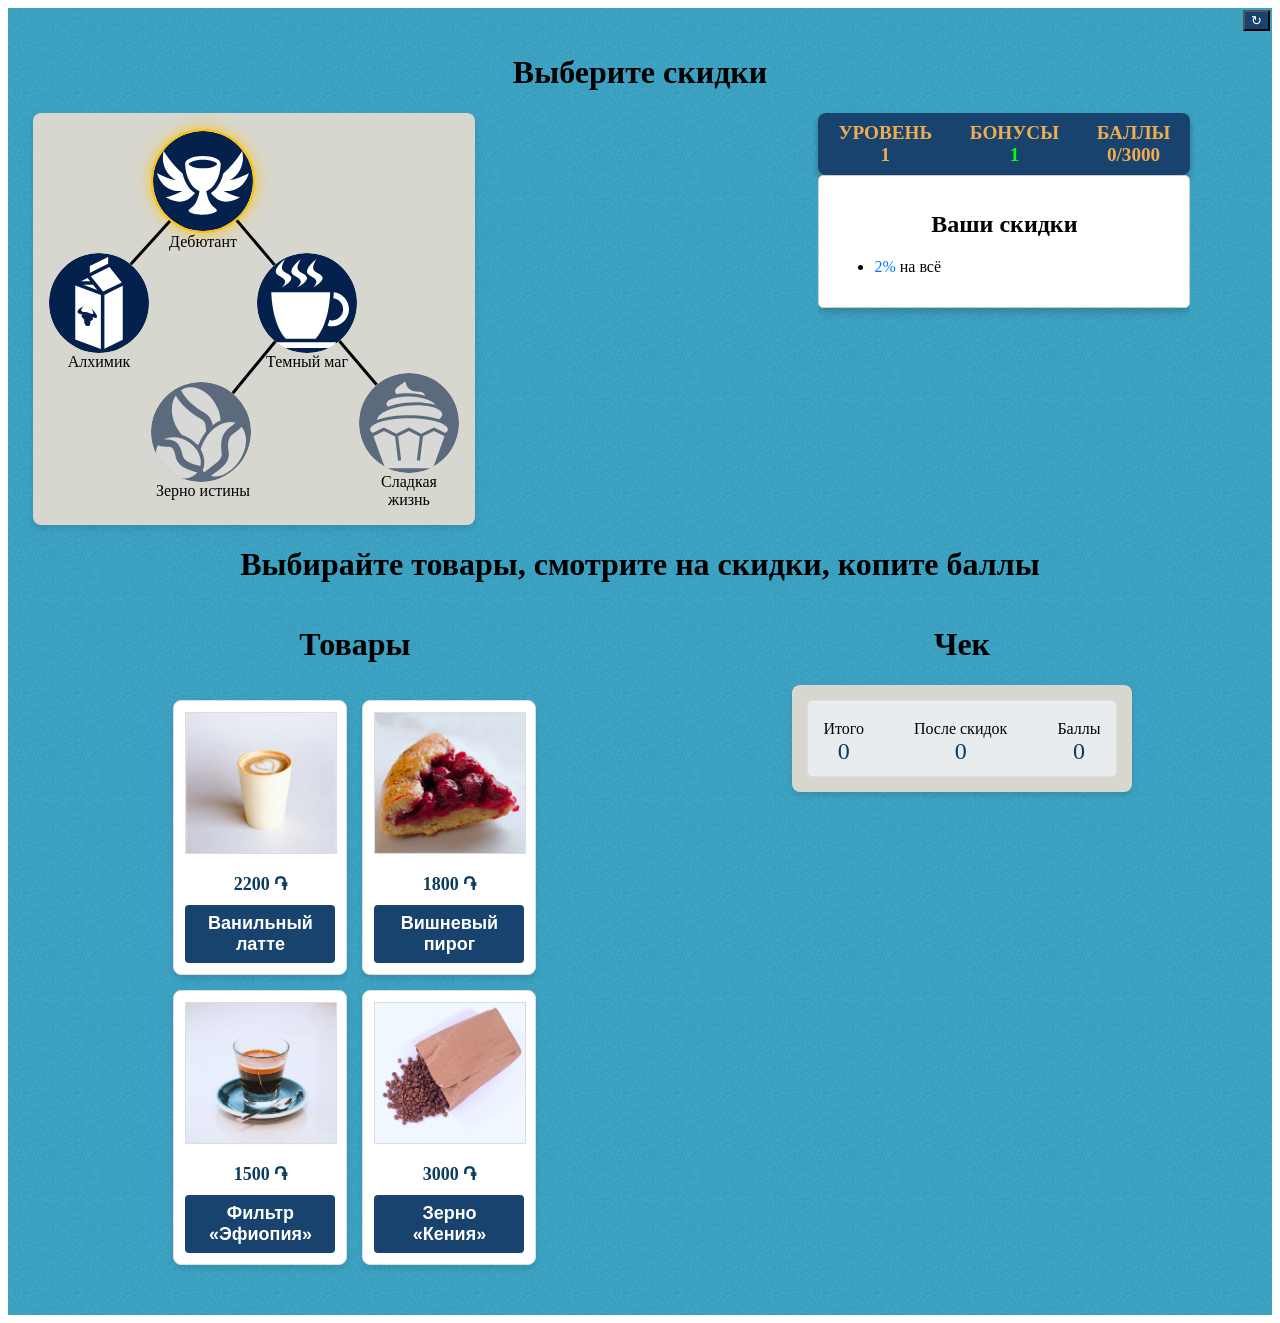
==== index.html @ 929d6d0b "init" ====
<!DOCTYPE html>
<html>

<head>
    <meta charset="UTF-8">
    <title>BenWiz</title>
    <link rel="stylesheet" href="benwiz.css">
</head>

<body>
    <script src="./index.js"></script>
</body>

</html>
---- benwiz.css ----
:root {
    --dark-blue-button: #19436F;
    --dark-blue-text: #0c3c5c;
    --ligh-yellow: #fbf9ee;
    --dark-yellow: #f0ad4e;
    --light-blue: #26ADD7;
    /* --component-background: #f9f9f9; */
    --component-background: #d8d7cf;
    --component-background-dark: #e9ecef;
}

@font-face {
    font-family: "Inter";
    src: url("Inter_18pt-Regular.ttf");
}

@font-face {
    font-family: "Manrope";
    src: url("Manrope-Medium.ttf");
}

* {
    /* border: 1px solid black; */
    /* /* Adjust color, width, and style as needed */
}


h1 {
    text-align: center;
    font-family: "Manrope";
    /* Center the text */
}

h2 {
    font-family: "Manrope";
    text-align: center;
}

button {
    background-color: var(--dark-blue-button);
    color: white;

}

.column {
    position: relative;
    top: 50%;
    transform: translateY(-50%);
}

.column div {
    position: absolute;
    top: 100%;
    left: 50%;
    transform: translateX(-50%);
}



.btn {
    padding: 10px 20px;
    font-size: 1rem;
    font-weight: bold;
    border: none;
    border-radius: 5px;
    cursor: pointer;
    transition: background-color 0.3s, transform 0.2s;
}

.base {
    background-color: var(--component-background);
    border-radius: 8px;
    padding: 15px;
    /* background: radial-gradient(circle, #ffffff, #bebdb1); */

    box-shadow: 0 4px 6px rgba(0, 0, 0, 0.1);
}

/* Root  */


.widget {
    /* font-family: "Inter"; */
    background-color: var(--light-blue);
    padding: 25px;
    background-image: url([data-uri]);

    /* Adjust other background properties as needed */
}

.resetButton {
    position: absolute;
    top: 10px;
    right: 10px;
}


/* Root -> Benfits */

.benefitsContainer {
    display: flex;
}

.striked {
    text-decoration: line-through;
}

/* Root -> Benfits -> RightBar -> Level */
.rightBar {
    position: absolute;
    right: 7%;
}

/* Root -> Benfits -> Level */

.topbar {
    display: flex;
    justify-content: space-between;
    align-items: center;
    background-color: var(--dark-blue-button);
    padding: 20px 20px;
    border-radius: 8px;
    box-shadow: 0 4px 6px rgba(0, 0, 0, 0.3);
}

.level {
    font-size: 1.2rem;
    font-weight: bold;
    color: var(--dark-yellow);
    /* position: relative;
    top: 50%;
    transform: translateY(-50%); */
}

/* .level div {
    position: absolute;
    top: 100%;
    left: 50%;
    transform: translateX(-50%);
} */



.skillPoints {
    font-size: 1.2rem;
    font-weight: bold;
    color: var(--dark-yellow);
    /* Цвет по умолчанию */
    transition: all 0.3s ease-in-out;
    /* position: relative;
    top: 50%;
    transform: translateY(-50%); */
}

/* .skillPoints div {
    position: absolute;
    top: 100%;
    left: 50%;
    transform: translateX(-50%);
} */


.skillPoints[data-active="true"] .pointsValue {
    color: #00ff00;
    display: inline-block;
    /* Зеленый, если активны */
    animation: pulse 1s infinite;
}

@keyframes pulse {

    0%,
    100% {
        transform: scale(1);
    }

    50% {
        transform: scale(1.2);
    }
}

.experience {
    font-size: 1.2rem;
    font-weight: bold;
    color: var(--dark-yellow);
    /* position: relative;
    top: 50%;
    transform: translateY(-50%); */
}

/* 
.experience div {
    position: absolute;
    top: 100%;
    left: 50%;
    transform: translateX(-50%);
} */

.experience span:first-child {
    color: #00bfff;
    /* Цвет текущего опыта */
}

.experience span:last-child {
    color: #777;
    /* Цвет максимального опыта */
}

/* Root -> Benfits -> Skills */

.skillTreeContainer div {
    /* display: flex; */
    /* flex-direction: column; */
    align-items: left;
    gap: 20px;
    /* width: 100%; */
    max-width: 900px;
    /* position: relative; */
}



.skillTreeContainer {
    text-align: left;
    /* background: radial-gradient(circle, #ffffff, #bebdb1); */

}

/* Root -> Benfits -> Skills -> SkillTree */

.skillTreeTable {
    table-layout: fixed;
    border-collapse: collapse;
}

.skillTreeTable td {
    /* border: 1px solid black; */

    text-align: center;
    /* width: auto; */
    /* height: auto; */
    width: 100px;
    /* Можно изменить для конкретного размера */
    height: 100px;

}

.cellContainer div {
    text-align: center;
}

.skill {
    /* border: 1px solid red; */
    padding: 0;
    margin: 0;
    border: none;
    background: none;
    display: flex;
    align-items: center;
    justify-content: center;
    cursor: pointer;
    overflow: hidden;
    /* Для улучшения UX */
    transition: background-color 0.2s ease, transform 0.2s ease;
    border-radius: 50%;
}

.skill:hover {
    transform: scale(1.05);
    box-shadow: 0 4px 8px rgba(0, 0, 0, 0.2);
}

.icon {
    /* display: inline-block; */
    width: 100px;
    /* height: 50px; */
    /* width: 150px; */
    /* height: 150px; */
    /* object-fit: contain; */
    /* background-size: cover; */
    /* background-position: center; */
    /* margin: 0 auto 10px; */
    display: block;
}



.skill.acquired {
    background-color: #c3e6cb;
    /* Светло-зелёный фон */
    border-color: #28a745;
    /* Ярко-зелёная рамка */
    color: #155724;
    /* Тёмно-зелёный текст */
    box-shadow: 0 0 15px rgba(40, 167, 69, 0.8);
    /* Яркое зелёное свечение */
    font-weight: bold;
    /* Более жирный текст */
    transition: transform 0.2s, box-shadow 0.2s;
}

.skill.acquired:hover {
    transform: scale(1.1);
    /* Увеличение кнопки */
    box-shadow: 0 0 20px rgba(40, 167, 69, 1);
    /* Усиление свечения */
    cursor: pointer;
}

/* Выученные навыки */
.skill.learned {
    background-color: #fff3cd;
    /* Светло-жёлтый фон */
    border: 2px solid #ffc107;
    /* Ярко-жёлтая рамка */
    color: #856404;
    /* Тёмно-жёлтый текст */
    font-weight: bold;
    /* Жирный текст */
    box-shadow: 0 0 15px rgba(255, 193, 7, 0.8);
    /* Жёлтое свечение */
    overflow: hidden;
    /* Для ограничения псевдоэлементов */
    transition: transform 0.2s, box-shadow 0.2s;
}

.skill.learned:hover {
    transform: scale(1.1);
    /* Увеличение при наведении */
    box-shadow: 0 0 20px rgba(255, 193, 7, 1);
    /* Усиленное свечение */
    cursor: pointer;
}



.skill.locked {

    opacity: 0.7;
    box-shadow: none;
    filter: contrast(0.7);
    transition: opacity 0.2s, transform 0.2s, filter 0.2s;
}

/* Заблокированные навыки при наведении */
.skill.locked:hover {
    filter: contrast(1);
    transform: none;
}

.skill.selected {
    background-color: #ffeeba;
    border-color: #ffc107;
    box-shadow: 0 0 10px rgba(255, 193, 7, 0.6);
    transform: scale(1.05);
}

/* Root -> Benfits -> Skills -> EffectsList */
.effectsList {
    flex: 1;
    background-color: #fff;
    border: 1px solid #ccc;
    border-radius: 5px;
    padding: 15px;
    overflow-y: auto;
    max-height: 300px;
    box-shadow: 0 4px 8px rgba(0, 0, 0, 0.2);
}

.effectsList ul {
    padding-left: 20px;
    flex-wrap: wrap;
    gap: 10px;
}

.effectsList li {
    list-style-type: disc;
    margin-left: 20px;
    display: list-item;

}

/* Root -> Benfits -> Skills -> RightBar -> ExtraInfo */
.extraInfo {
    position: relative;
    /* border: 1px solid #ccc; */
    overflow-x: hidden;
}

/* Root -> Benfits -> Skills -> RightBar -> ExtraInfo -> SkillDescription */

.skillDescription {
    right: 0px;
    transform: translateX(0);
    width: 350px;
    background-color: #fff;
    border: 1px solid #ccc;
    border-radius: 5px;
    box-shadow: 0 4px 8px rgba(0, 0, 0, 0.2);
    transition: transform 0.3s ease;
    text-align: center;
    padding: 10px;
}

.skillDescription.hidden {
    /* right: */
    transform: translateX(110%);
}

.skillDescription h3 {
    margin: 0 0 10px;
    font-size: 18px;
}

.skillDescription p {
    margin: 5px 0;
    font-size: 14px;
}

.learnButton {
    display: inline-block;
    margin-top: 10px;
    padding: 8px 15px;
    /* background-color: #007bff; */
    /* color: #fff; */
    text-decoration: none;
    border-radius: 4px;
    cursor: pointer;
    text-align: center;
}

.learnButton.normal:hover {
    background-color: #0056b3;
}

.learnButton.disabled {
    opacity: 0.5;
    cursor: default;
}

.learnButton.already {
    display: inline-block;
    margin-top: 10px;
    padding: 8px 15px;
    /* color: blue; */
    /* text-decoration: none; */
    font-size: 110%;
    background-color: white;
    /* background-color: #007bff; */
    /* color: #fff; */
    /* text-decoration: none; */
    /* border-radius: 1px; */
    /* border: 2px solid black; */
    cursor: default;
    text-align: center;
}


.skillDescription .closeButton {
    position: absolute;
    top: 10px;
    right: 10px;
    background-color: transparent;
    color: var(--dark-blue-button);
    border: none;
    border-radius: 50%;
    width: 20px;
    height: 20px;
    font-size: 14px;
    line-height: 18px;
    text-align: center;
    cursor: pointer;
}

/* Root -> Market */

.market {
    /* background-color: skyblue; */
    display: flex;
    flex-wrap: nowrap;
    overflow-x: auto;
    flex-direction: row;
    justify-content: space-around;
}

/* Root -> Market -> Store */

.productStore {
    /* width: 40%; */
}

.productStore h1 {
    /* border: 1px solid #ddd; */
}

.productTable {
    /* border: 1px solid #ddd; */
    border-spacing: 15px;
    /* display: grid; */
    /* grid-template-columns: repeat(auto-fit, minmax(max-content, 1fr)); */
    gap: 20px;
    /* Increase the gap value to your desired spacing */
    margin: 10px;
}


.product {
    position: relative;
    /* Added */
    background: #ffffff;
    border: 1px solid #ddd;
    border-radius: 8px;
    /* padding: 15px; */
    box-shadow: 0 4px 6px rgba(0, 0, 0, 0.1);
    transition: box-shadow 0.3s ease;
}

.product div {
    padding: 10px;
    max-width: 150px;
}

.productCost {
    font-size: 18px;
    font-weight: bold;
    color: var(--dark-blue-text);
    /* border: 1px solid #007bff; */
    /* Цвет ссылки */
    text-align: center;
    display: block;
    /* margin: 0 auto 10px; */
}

.product:hover {
    box-shadow: 0 6px 12px rgba(0, 0, 0, 0.15);
}

.productImage {
    display: block;
    margin: 0 auto 10px;
    width: 100%;
    height: 100%;
    border: 1px solid #ddd;
    object-fit: contain;
    background-size: cover;
    background-position: center;
}

.productButton {
    font-size: 18px;
    font-weight: bold;
    width: 100%;
    /* margin: 0 auto 10px; */
    /* margin: 100; */
    padding: 8px 12px;
    /* background: #007bff; */
    /* color: #ffffff; */
    border: none;
    border-radius: 4px;
    cursor: pointer;
    text-align: center;
    display: inline-block;
    transition: background-color 0.3s ease;
}



.productButton:hover {
    background-color: #0056b3;
}

.productButton:active {
    background-color: #003f7f;
}


/* Root -> Market -> Bill */

.bill {
    height: fit-content;
    /* border: 1px solid #ddd; */
    /* padding: 20px; */
    /* background: #f9f9f9; */
    /* box-shadow: 0 4px 8px rgba(0, 0, 0, 0.1); */
    transition: width 0.3s ease;
    /* Лёгкая тень */
}

.billContent {
    /* display: flex; */
    /* flex-direction: column; */
    align-items: center;
    /* justify-content: center; */
    /* border: 1px solid black; */
    /* background: #ffffff; */
}

.controlButton {
    width: 30px;
    height: 30px;
    /* background-color: #4caf50; */
    /* Зелёный */
    /* color: white; */
    font-size: 1.2rem;
    font-weight: bold;
    border: none;
    border-radius: 5px;
    cursor: pointer;
    transition: background-color 0.3s, transform 0.2s;
    display: flex;
    align-items: center;
    justify-content: center;
    /* Центрируем текст внутри кнопки */
}

.controlButton:hover {
    background-color: #45a049;
    /* Более тёмный зелёный */
    transform: scale(1.1);
    /* Лёгкое увеличение при наведении */
}

.billList {
    display: grid;
    /* Используем Grid */
    grid-template-columns: repeat(auto-fit, minmax(max-content, 1fr));
    list-style: none;
    padding: 0;
    margin: 0;
    justify-content: center;
    list-style-position: inside;
}

.billItem {
    margin-bottom: 15px;
    padding: 10px;
    border: 1px solid #080404;
    /* Линия вокруг записи */
    border-radius: 5px;

    /* Скругление углов */
    background: #ffffff;
    /* Белый фон для контраста */
    transition: transform 0.2s ease, box-shadow 0.2s ease;
    white-space: nowrap;
}

.billItem td {
    padding: 0px 10px;

    /* Внутренние отступы */
}



.billItem:hover {
    transform: scale(1.02);
    /* Лёгкое увеличение */
    box-shadow: 0 6px 12px rgba(0, 0, 0, 0.15);
    /* Более заметная тень */
}

.billRecord {
    /* min-width: max-content; */
    width: 100%;
    /* Минимальная ширина таблицы */
    /* flex: 0 0 auto; */
    /* background: #ffffff; */
    /* Стандартное поведение таблицы */
    /* max-width: 100%; */
}

/* .billRecord tr {
    display: flex;
    /* Используем Flexbox для строк таблицы */
/* } */

.billRecord td {
    border: 1px solid #ddd;
    /* display: flex; */
    /* Используем Flexbox для ячеек */
    align-items: center;
    /* Вертикальное выравнивание по центру */
    justify-content: center;
    /* Горизонтальное выравнивание по центру */
    flex: 1;
    /* Позволяет ячейкам растягиваться равномерно */
}

.itemPrice.striked {
    text-decoration: line-through;
    color: #999;
    display: inline-block;
}

.itemName {
    font-size: 16px;
    font-weight: bold;
}

.itemDetails {
    /* display: inline-block; */
    /* display: flex; */
    /* justify-content: flex-end; */
    align-self: center;
    /* Выстраивает содержимое в строку */
    /* gap: 10px; */
    /* Пробелы между элементами */
    align-items: center;
    /* text-align: right; */
    /* Вертикальное выравнивание по центру */
    white-space: nowrap;
    /* white-space: nowrap; */
    text-align: right;
}

.discount {
    font-size: 14px;
    color: #d9534f;
    margin-top: 5px;
    font-style: italic;
    text-align: right;
    /* Курсив для акцента */
}

/* Root -> Market -> Bill -> Footer */

.billFooter {
    /* margin-top: 10px; */
    padding: 15px;
    background: var(--component-background-dark);
    border: 1px solid #ddd;
    border-radius: 5px;
    display: flex;
    flex-direction: column;
    gap: 10px;
    justify-content: space-between;
    align-items: center;
}

.summary {
    display: flex;
    /* Выстраиваем элементы в одну строку */
    justify-content: center;
    /* Центрируем содержимое */
    gap: 50px;
    /* Добавляем
    /* Распределяем их с равным расстоянием */
    align-items: center;
    margin-top: 5%;
    margin-bottom: 5%;
    /* padding: 10px; */
}

/* 
.total {
    font-weight: bold;
    font-size: 1.2rem;
    display: flex;
    justify-content: space-between;
    align-items: center;
    gap: 10px;
} */

/* .payBtn {} */

.payBtn:hover {
    background-color: #45a049;
    /* Более тёмный зелёный */
    transform: scale(1.05);
    /* Лёгкое увеличение */
}

.amount {
    color: var(--dark-blue-text);
    /* color: #4caf50; */
    font-size: 1.5rem;
    /* display: inline-block; */
}

.percent {
    color: #007bff;
    display: inline-block;
}


#arrows {
    position: absolute;
    top: 0;
    left: 0;
    width: 100%;
    height: 100%;
    pointer-events: none;
    /* z-index: -1; */
    /* border: 5px solid red; */
}
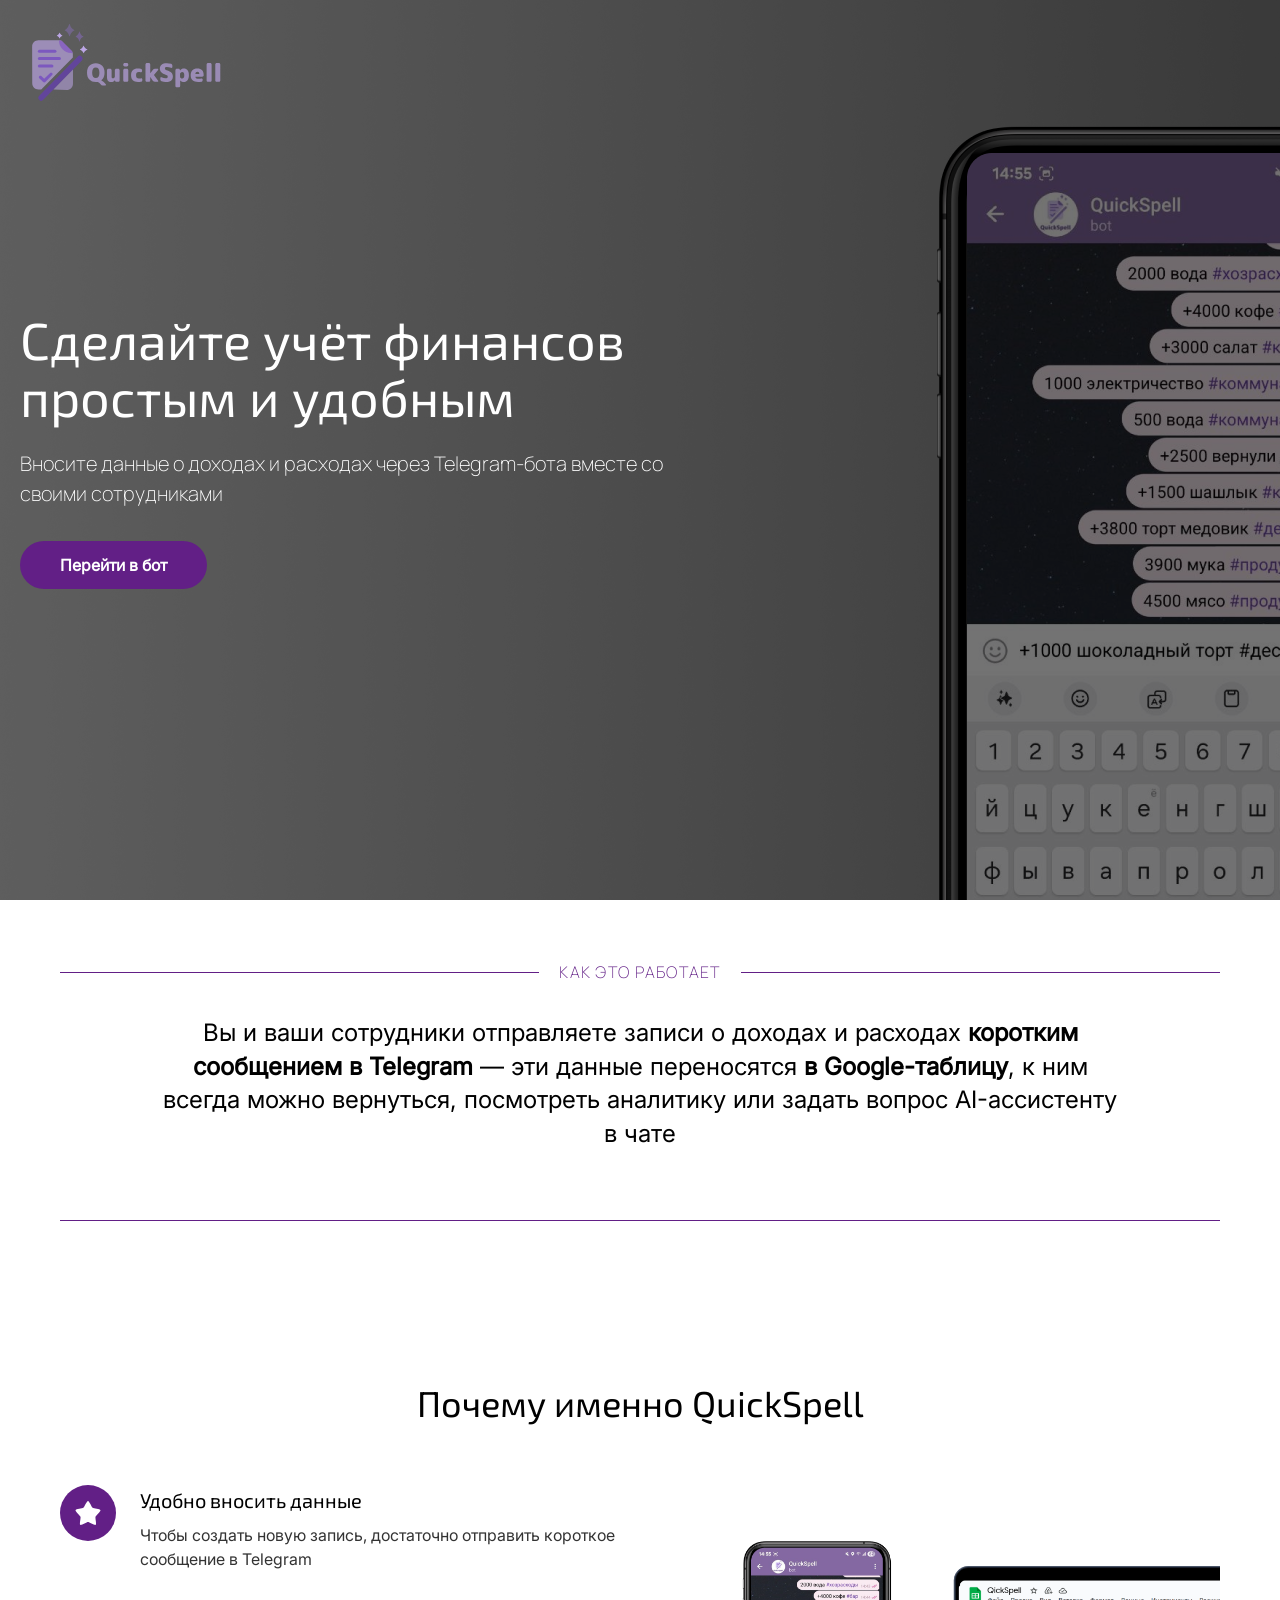
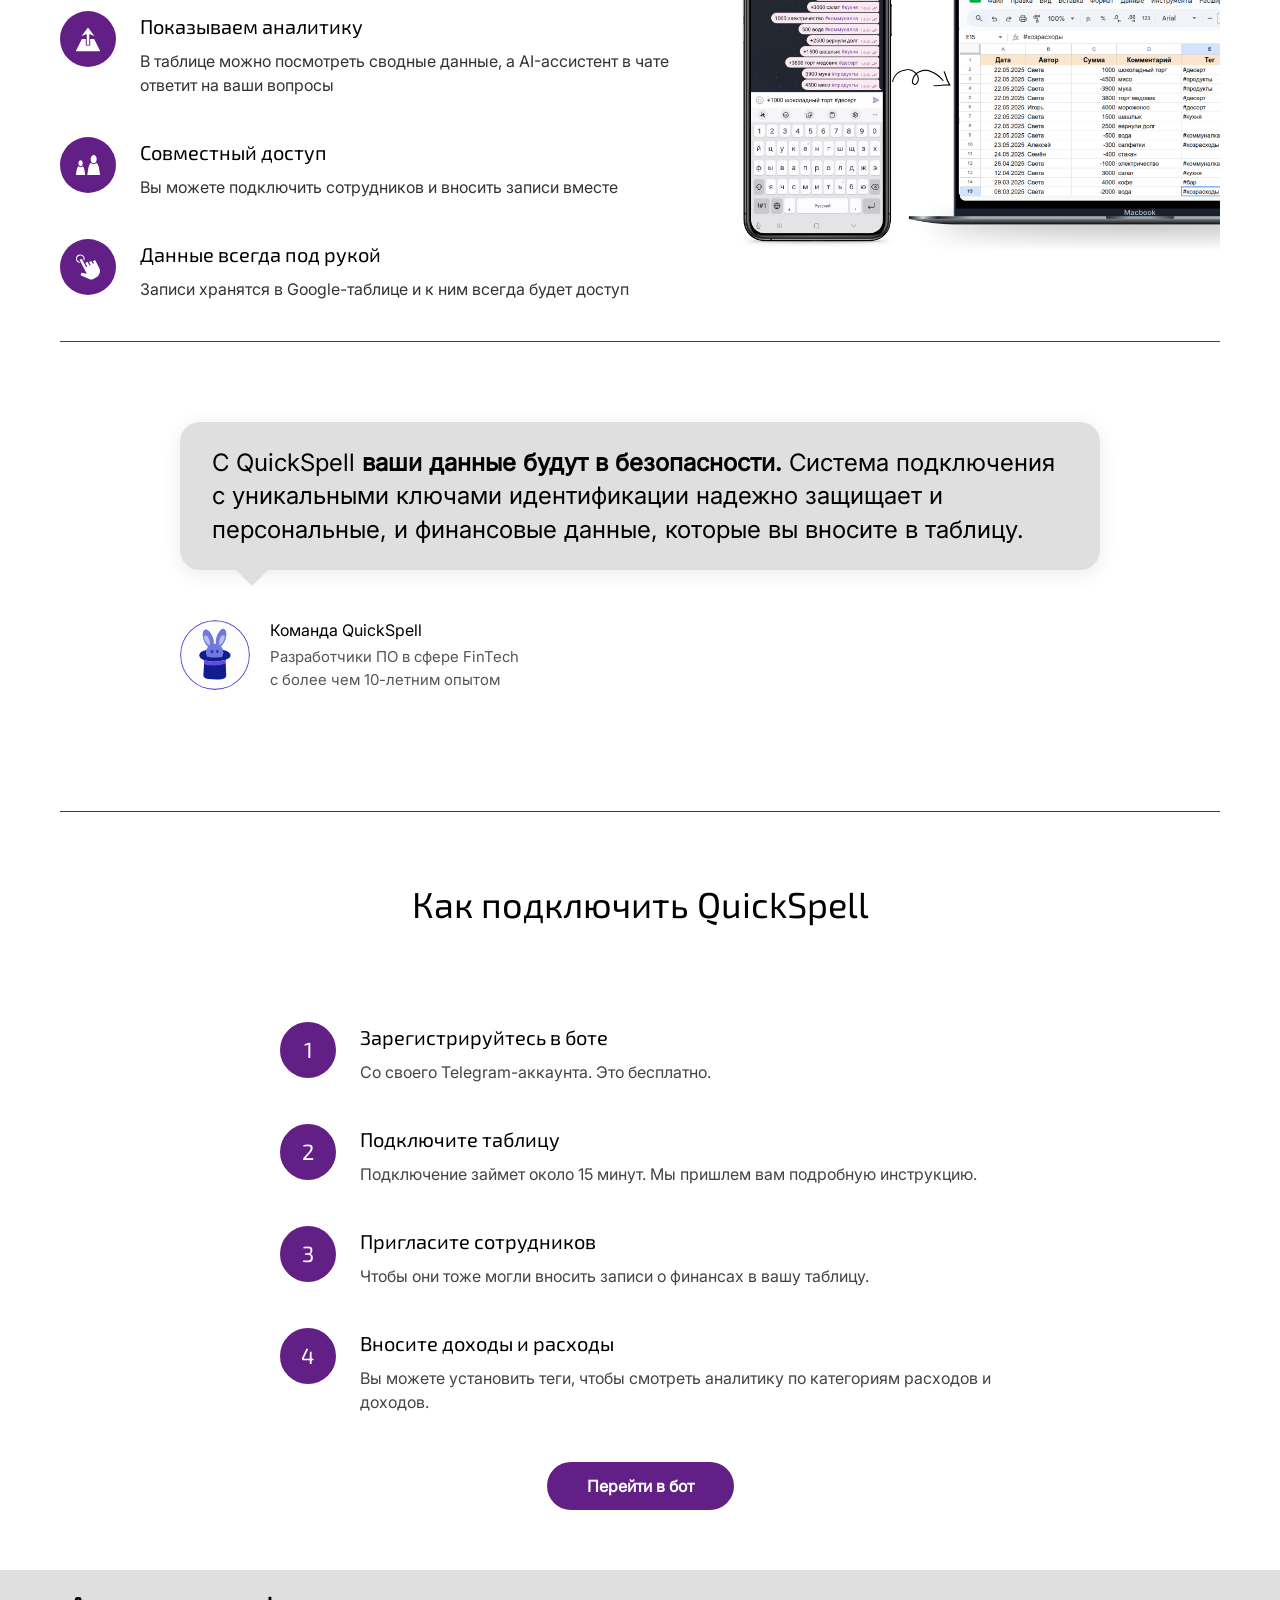
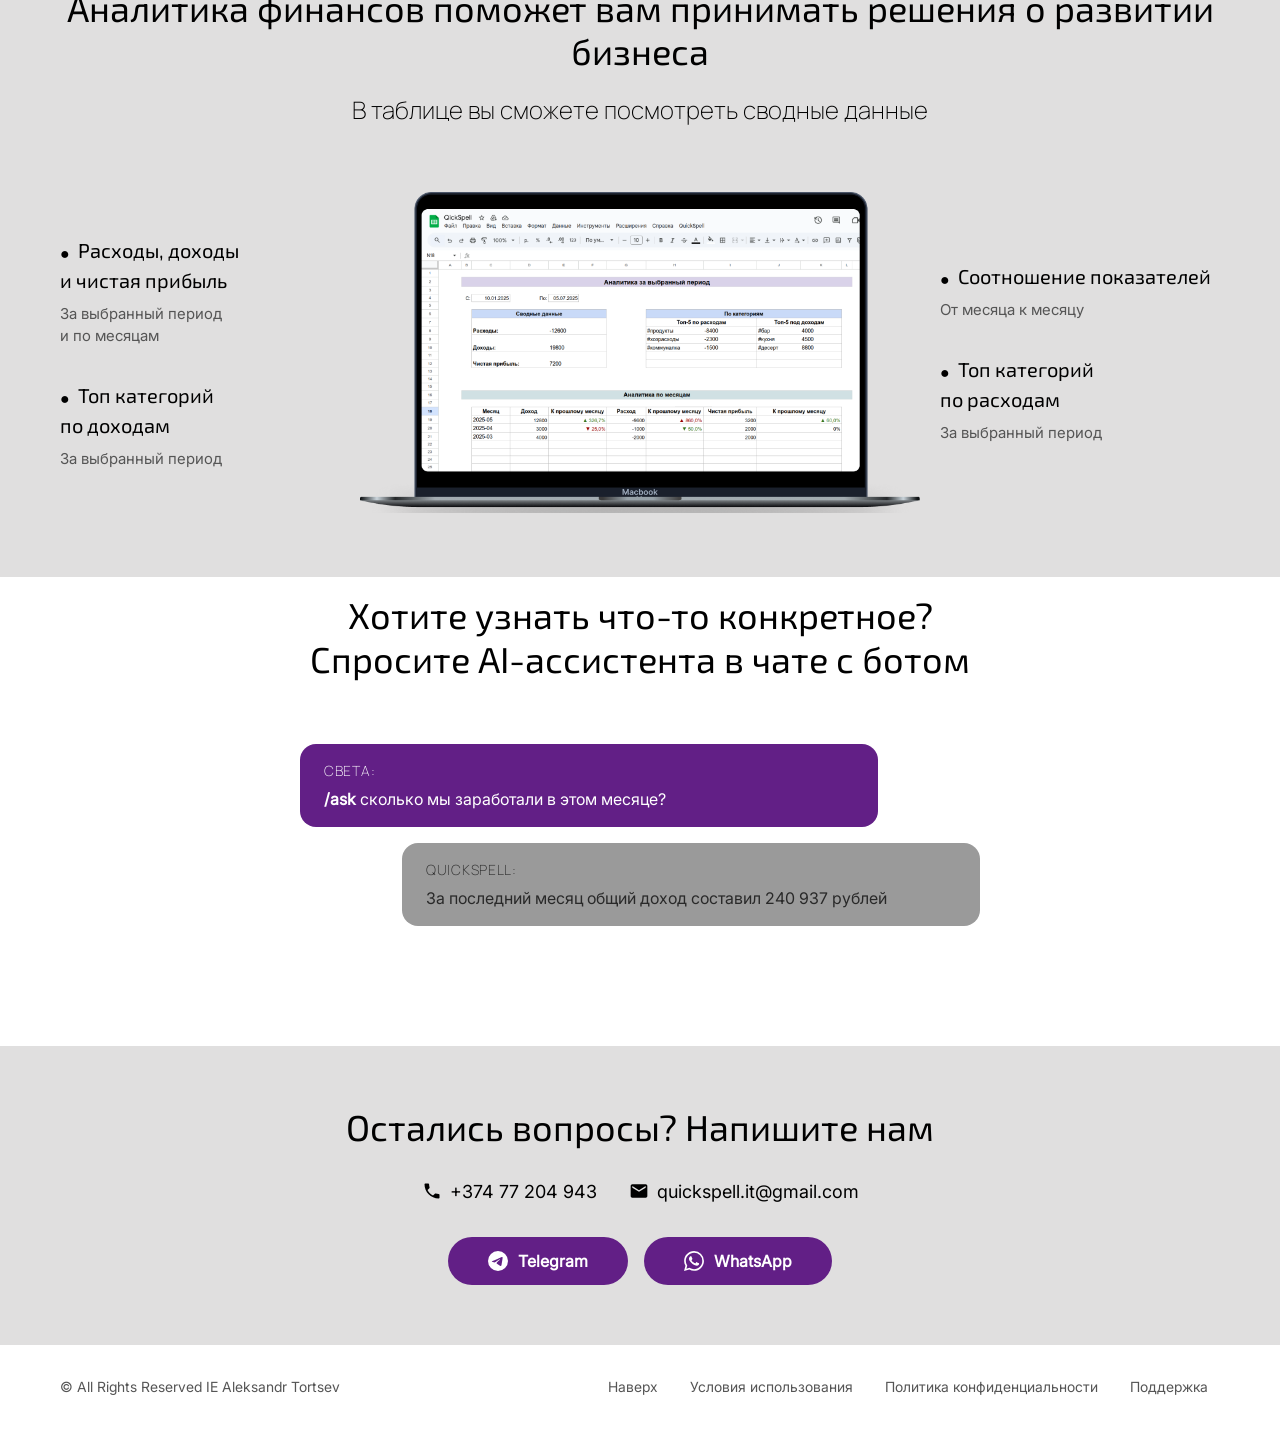
==== commit dc37f80e: "Landing QS" ====
--- a/index.html
+++ b/index.html
@@ -1,14 +1,244 @@
 <!DOCTYPE html>
-<html>
-
+<html lang="ru">
 <head>
-    <meta charset="UTF-8">
-    <title>BenWiz</title>
-    <link rel="stylesheet" href="benwiz.css">
+  <meta charset="utf-8" />
+  <meta name="viewport" content="width=device-width, initial-scale=1.0" />
+  <title>QuickSpell — Telegram-бот для учёта финансов с Google-таблицами</title>
+  <meta name="description" content="Учёт доходов и расходов через Telegram-бота: записи попадают в Google-таблицу, аналитика и AI-ассистент в чате." />
+  <link rel="icon" type="image/svg+xml" href="assets/logo/logo_long_4.svg" />
+  <link rel="canonical" href="https://quickspell.it.com/" />
+  <meta property="og:type" content="website" />
+  <meta property="og:url" content="https://quickspell.it.com/" />
+  <meta property="og:title" content="QuickSpell — Telegram-бот для учёта финансов" />
+  <meta property="og:description" content="Вносите доходы и расходы через Telegram-бота — данные попадают в Google-таблицу, аналитика и AI-ассистент в чате." />
+  <meta property="og:image" content="assets/logo/logo_long_4.png" />
+  <link rel="stylesheet" href="css/styles.css" />
 </head>
-
-<body>
-    <script src="./index.js"></script>
+<body id="top">
+  <main>
+    <section class="hero">
+      <div class="hero__overlay"></div>
+      <a href="./" class="hero__logo">
+        <img src="assets/logo/logo_long_4.svg" alt="QuickSpell — на главную" />
+      </a>
+      <div class="container hero__content">
+        <h1 class="hero__title">Сделайте учёт финансов простым и удобным</h1>
+        <p class="hero__subtitle">Вносите данные о доходах и расходах через Telegram-бота вместе со своими сотрудниками</p>
+        <a class="btn" href="https://t.me/quickspellbot">Перейти в бот</a>
+      </div>
+    </section>
+
+    <section class="how-it-works">
+      <div class="container">
+        <div class="how-it-works__line">
+          <span class="how-it-works__divider"></span>
+          <h2 class="how-it-works__uptitle">Как это работает</h2>
+          <span class="how-it-works__divider"></span>
+        </div>
+        <p class="how-it-works__text">Вы и ваши сотрудники отправляете записи о доходах и расходах <strong>коротким сообщением в Telegram</strong> — эти данные переносятся <strong>в Google-таблицу</strong>, к ним всегда можно вернуться, посмотреть аналитику или задать вопрос AI-ассистенту в чате</p>
+      </div>
+    </section>
+
+    <div class="container">
+        <div class="divider divider--accent"></div>
+      </div>
+
+    <section class="features">
+      <div class="container">
+        <h2 class="section-title features__title">Почему именно QuickSpell</h2>
+        <div class="features__grid">
+          <ul class="features__list">
+            <li class="features__item">
+              <span class="features__icon" aria-hidden="true">
+                <img src="assets/icons/round-star.svg" alt="" />
+              </span>
+              <div class="features__body">
+                <h3 class="features__item-title">Удобно вносить данные</h3>
+                <p class="features__item-descr">Чтобы создать новую запись, достаточно отправить короткое сообщение в Telegram</p>
+              </div>
+            </li>
+            <li class="features__item">
+              <span class="features__icon" aria-hidden="true">
+                <img src="assets/icons/up-card.svg" alt="" />
+              </span>
+              <div class="features__body">
+                <h3 class="features__item-title">Показываем аналитику</h3>
+                <p class="features__item-descr">В таблице можно посмотреть сводные данные, а AI-ассистент в чате ответит на ваши вопросы</p>
+              </div>
+            </li>
+            <li class="features__item">
+              <span class="features__icon" aria-hidden="true">
+                <img src="assets/icons/ages.svg" alt="" />
+              </span>
+              <div class="features__body">
+                <h3 class="features__item-title">Совместный доступ</h3>
+                <p class="features__item-descr">Вы можете подключить сотрудников и вносить записи вместе</p>
+              </div>
+            </li>
+            <li class="features__item">
+              <span class="features__icon" aria-hidden="true">
+                <img src="assets/icons/click.svg" alt="" />
+              </span>
+              <div class="features__body">
+                <h3 class="features__item-title">Данные всегда под рукой</h3>
+                <p class="features__item-descr">Записи хранятся в Google-таблице и к ним всегда будет доступ</p>
+              </div>
+            </li>
+          </ul>
+          <img class="features__image" src="assets/img/benefits_2.png" alt="Преимущества QuickSpell" />
+        </div>
+      </div>
+    </section>
+
+    <div class="container">
+      <div class="divider divider--accent"></div>
+    </div>
+
+    <section class="trust">
+      <div class="container trust__inner">
+        <p class="trust__text">С QuickSpell <strong>ваши данные будут в безопасности.</strong> Система подключения с уникальными ключами идентификации надежно защищает и персональные, и финансовые данные, которые вы вносите в таблицу.</p>
+        <div class="trust__author">
+          <img class="trust__author-img" src="assets/logo/rabbit_4.svg" alt="" />
+          <div>
+            <div class="trust__author-name">Команда QuickSpell</div>
+            <div class="trust__author-descr">Разработчики ПО в сфере FinTech<br />с более чем 10-летним опытом</div>
+          </div>
+        </div>
+      </div>
+    </section>
+
+    <div class="container">
+      <div class="divider divider--accent"></div>
+    </div>
+
+    <section class="steps">
+      <div class="container">
+        <h2 class="section-title steps__title">Как подключить QuickSpell</h2>
+        <ol class="steps__list">
+          <li class="steps__item">
+            <span class="steps__circle">1</span>
+            <div class="steps__block">
+              <h3 class="steps__name">Зарегистрируйтесь в боте</h3>
+              <p class="steps__descr">Со своего Telegram-аккаунта. Это бесплатно.</p>
+            </div>
+          </li>
+          <li class="steps__item">
+            <span class="steps__circle">2</span>
+            <div class="steps__block">
+              <h3 class="steps__name">Подключите таблицу</h3>
+              <p class="steps__descr">Подключение займет около 15 минут. Мы пришлем вам подробную инструкцию.</p>
+            </div>
+          </li>
+          <li class="steps__item">
+            <span class="steps__circle">3</span>
+            <div class="steps__block">
+              <h3 class="steps__name">Пригласите сотрудников</h3>
+              <p class="steps__descr">Чтобы они тоже могли вносить записи о финансах в вашу таблицу.</p>
+            </div>
+          </li>
+          <li class="steps__item">
+            <span class="steps__circle">4</span>
+            <div class="steps__block">
+              <h3 class="steps__name">Вносите доходы и расходы</h3>
+              <p class="steps__descr">Вы можете установить теги, чтобы смотреть аналитику по категориям расходов и доходов.</p>
+            </div>
+          </li>
+        </ol>
+        <div class="steps__cta">
+          <a class="btn" href="https://t.me/quickspellbot">Перейти в бот</a>
+        </div>
+      </div>
+    </section>
+
+    <section class="gray-zone">
+      <section class="analytics">
+        <div class="container">
+          <h2 class="section-title analytics__title">Аналитика финансов поможет вам принимать решения о развитии бизнеса</h2>
+          <p class="analytics__subtitle">В таблице вы сможете посмотреть сводные данные</p>
+          <div class="analytics__grid">
+            <ul class="analytics__col">
+              <li class="analytics__item">
+                <h3 class="analytics__item-title">Расходы, доходы<br />и чистая прибыль</h3>
+                <p class="analytics__item-descr">За выбранный период<br />и по месяцам</p>
+              </li>
+              <li class="analytics__item">
+                <h3 class="analytics__item-title">Топ категорий<br />по доходам</h3>
+                <p class="analytics__item-descr">За выбранный период</p>
+              </li>
+            </ul>
+            <img class="analytics__img" src="assets/img/analytics_QS_2.png" alt="Аналитика в Google-таблице" loading="lazy" />
+            <ul class="analytics__col analytics__col--right">
+              <li class="analytics__item">
+                <h3 class="analytics__item-title">Соотношение показателей</h3>
+                <p class="analytics__item-descr">От месяца к месяцу</p>
+              </li>
+              <li class="analytics__item">
+                <h3 class="analytics__item-title">Топ категорий<br />по расходам</h3>
+                <p class="analytics__item-descr">За выбранный период</p>
+              </li>
+            </ul>
+          </div>
+        </div>
+      </section>
+
+      <section class="chat-demo">
+        <div class="container chat-demo__inner">
+          <h2 class="section-title chat-demo__title">Хотите узнать что-то конкретное? Спросите AI-ассистента в чате с ботом</h2>
+          <div class="chat-demo__bubble chat-demo__bubble--question">
+            <span class="chat-demo__name">Света:</span>
+            <p class="chat-demo__text"><strong>/ask</strong> сколько мы заработали в этом месяце?</p>
+          </div>
+          <div class="chat-demo__bubble chat-demo__bubble--answer">
+            <span class="chat-demo__name">QuickSpell:</span>
+            <p class="chat-demo__text">За последний месяц общий доход составил 240 937 рублей</p>
+          </div>
+        </div>
+      </section>
+    </section>
+
+    <svg class="wave wave--white" viewBox="0 0 1000 10" preserveAspectRatio="none" aria-hidden="true">
+      <path d="M992 8.2L983.8 0l-8.2 8.2-8.2-8.2-8.2 8.2L951 0l-8.2 8.2-8.2-8.2-8.2 8.2-8.2-8.2-8.2 8.2-8.2-8.2-8.2 8.2-8.2-8.2-8.2 8.2L869 0l-8.2 8.2-8.2-8.2-8.2 8.2-8.2-8.2-8.2 8.2-8.2-8.2-8.2 8.2-8.2-8.2-8.2 8.2L787 0l-8.2 8.2-8.2-8.2-8.2 8.2-8.2-8.2-8.2 8.2-8.2-8.2-8.2 8.2-8.2-8.2-8.2 8.2L705 0l-8.2 8.2-8.2-8.2-8.2 8.2-8.2-8.2-8.2 8.2-8.2-8.2-8.2 8.2-8.2-8.2-8.2 8.2L623 0l-8.2 8.2-8.2-8.2-8.2 8.2-8.2-8.2-8.2 8.2-8.2-8.2-8.2 8.2-8.2-8.2-8.2 8.2L541 0l-8.2 8.2-8.2-8.2-8.2 8.2-8.2-8.2-8.2 8.2-8.2-8.2-8.2 8.2-8.2-8.2-8.2 8.2L459 0l-8.2 8.2-8.2-8.2-8.2 8.2-8.2-8.2-8.2 8.2-8.2-8.2-8.2 8.2-8.2-8.2-8.2 8.2L377 0l-8.2 8.2-8.2-8.2-8.2 8.2-8.2-8.2-8.2 8.2-8.2-8.2-8.2 8.2-8.2-8.2-8.2 8.2L295 0l-8.2 8.2-8.2-8.2-8.2 8.2-8.2-8.2-8.2 8.2-8.2-8.2-8.2 8.2-8.2-8.2-8.2 8.2L213 0l-8.2 8.2-8.2-8.2-8.2 8.2-8.2-8.2-8.2 8.2-8.2-8.2-8.2 8.2-8.2-8.2-8.2 8.2L131 0l-8.2 8.2-8.2-8.2-8.2 8.2L98.2 0 90 8.2 81.8 0l-8.2 8.2L65.4 0l-8.2 8.2L49 0l-8.2 8.2L32.6 0l-8.2 8.2L16.2 0 8 8.2-.2 0v10h1000.4V0"/>
+    </svg>
+
+    <section class="contacts">
+      <div class="container">
+        <h2 class="section-title contacts__title">Остались вопросы? Напишите нам</h2>
+        <div class="contacts__info">
+          <a class="contacts__link" href="tel:+37477204943">
+            <svg viewBox="0 0 24 24" aria-hidden="true"><path d="M6.62 10.79c1.44 2.83 3.76 5.14 6.59 6.59l2.2-2.2c.27-.27.67-.36 1.02-.24 1.12.37 2.33.57 3.57.57.55 0 1 .45 1 1V20c0 .55-.45 1-1 1-9.39 0-17-7.61-17-17 0-.55.45-1 1-1h3.5c.55 0 1 .45 1 1 0 1.25.2 2.45.57 3.57.11.35.03.74-.25 1.02l-2.2 2.2z"/></svg>
+            +374 77 204 943
+          </a>
+          <a class="contacts__link" href="mailto:quickspell.it@gmail.com">
+            <svg viewBox="0 0 24 24" aria-hidden="true"><path d="M20 4H4c-1.1 0-2 .9-2 2v12c0 1.1.9 2 2 2h16c1.1 0 2-.9 2-2V6c0-1.1-.9-2-2-2zm0 4l-8 5-8-5V6l8 5 8-5v2z"/></svg>
+            quickspell.it@gmail.com
+          </a>
+        </div>
+        <div class="contacts__buttons">
+          <a class="btn btn--tg" href="https://t.me/lubov_denisenko">
+            <svg viewBox="0 0 24 24" aria-hidden="true"><path d="M11.944 0A12 12 0 0 0 0 12a12 12 0 0 0 12 12 12 12 0 0 0 12-12A12 12 0 0 0 12 0a12 12 0 0 0-.056 0zm4.962 7.224c.1-.002.321.023.465.14a.506.506 0 0 1 .171.325c.016.093.036.306.02.472-.18 1.898-.962 6.502-1.36 8.627-.168.9-.499 1.201-.82 1.23-.696.065-1.225-.46-1.9-.902-1.056-.693-1.653-1.124-2.678-1.8-1.185-.78-.417-1.21.258-1.91.177-.184 3.247-2.977 3.307-3.23.007-.032.014-.15-.056-.212s-.174-.041-.249-.024c-.106.024-1.793 1.14-5.061 3.345-.48.33-.913.49-1.302.48-.428-.008-1.252-.241-1.865-.44-.752-.245-1.349-.374-1.297-.789.027-.216.325-.437.893-.663 3.498-1.524 5.83-2.529 6.998-3.014 3.332-1.386 4.025-1.627 4.476-1.635z"/></svg>
+            Telegram
+          </a>
+          <a class="btn btn--wa" href="https://wa.me/37477204943">
+            <svg viewBox="0 0 24 24" aria-hidden="true"><path d="M17.472 14.382c-.297-.149-1.758-.867-2.03-.967-.273-.099-.471-.148-.67.15-.197.297-.767.966-.94 1.164-.173.199-.347.223-.644.075-.297-.15-1.255-.463-2.39-1.475-.883-.788-1.48-1.761-1.653-2.059-.173-.297-.018-.458.13-.606.134-.133.298-.347.446-.52.149-.174.198-.298.298-.497.099-.198.05-.371-.025-.52-.075-.149-.669-1.612-.916-2.207-.242-.579-.487-.5-.669-.51-.173-.008-.371-.01-.57-.01-.198 0-.52.074-.792.372-.272.297-1.04 1.016-1.04 2.479 0 1.462 1.065 2.875 1.213 3.074.149.198 2.096 3.2 5.077 4.487.709.306 1.262.489 1.694.625.712.227 1.36.195 1.871.118.571-.085 1.758-.719 2.006-1.413.248-.694.248-1.289.173-1.413-.074-.124-.272-.198-.57-.347m-5.421 7.403h-.004a9.87 9.87 0 01-5.031-1.378l-.361-.214-3.741.982.998-3.648-.235-.374a9.86 9.86 0 01-1.51-5.26c.001-5.45 4.436-9.884 9.888-9.884 2.64 0 5.122 1.03 6.988 2.898a9.825 9.825 0 012.893 6.994c-.003 5.45-4.437 9.884-9.885 9.884m8.413-18.297A11.815 11.815 0 0012.05 0C5.495 0 .16 5.335.157 11.892c0 2.096.547 4.142 1.588 5.945L.057 24l6.305-1.654a11.882 11.882 0 005.683 1.448h.005c6.554 0 11.89-5.335 11.893-11.893a11.821 11.821 0 00-3.48-8.413z"/></svg>
+            WhatsApp
+          </a>
+        </div>
+      </div>
+    </section>
+  </main>
+
+  <footer class="site-footer">
+    <div class="container site-footer__inner">
+      <p class="site-footer__copyright">© All Rights Reserved IE Aleksandr Tortsev</p>
+      <div class="site-footer__links">
+        <a class="site-footer__top" href="#top">Наверх</a>
+        <a class="site-footer__top" href="terms_of_use.html">Условия использования</a>
+        <a class="site-footer__top" href="privacy_policy.html">Политика конфиденциальности</a>
+        <a class="site-footer__top" href="support.html">Поддержка</a>
+      </div>
+    </div>
+  </footer>
+
+  <script src="js/main.js"></script>
 </body>
-
-</html>+</html>
--- a/css/styles.css
+++ b/css/styles.css
@@ -0,0 +1,831 @@
+@font-face {
+  font-family: "Manrope";
+  src: url("../assets/fonts/Manrope-ExtraLight.woff") format("woff");
+  font-weight: 300;
+  font-style: normal;
+  font-display: swap;
+}
+
+@font-face {
+  font-family: "Manrope";
+  src: url("../assets/fonts/AnyConvcom__Manrope-.woff") format("woff");
+  font-weight: 500;
+  font-style: normal;
+  font-display: swap;
+}
+
+@font-face {
+  font-family: "Manrope";
+  src: url("../assets/fonts/AnyConvcom__Manrope-.woff") format("woff");
+  font-weight: 700;
+  font-style: normal;
+  font-display: swap;
+}
+
+@font-face {
+  font-family: "Inter";
+  src: url("../assets/fonts/AnyConvcom__Inter_18.woff") format("woff");
+  font-weight: 400;
+  font-style: normal;
+  font-display: swap;
+}
+
+@font-face {
+  font-family: "Exo 2";
+  src: url("../assets/fonts/Exo2-VariableFont_wg.woff") format("woff");
+  font-weight: 400 700;
+  font-style: normal;
+  font-display: swap;
+}
+
+:root {
+  --accent: #621f86;
+  --accent-hover: #4d1766;
+  --black: #000000;
+  --bg-gray: #e0dfdf;
+  --white: #ffffff;
+  --font-serif: "Inter", sans-serif;
+  --font-display: "Exo 2", sans-serif;
+  --font-subtitle: "Manrope", sans-serif;
+  --container: 1200px;
+  --radius-btn: 30px;
+}
+
+* {
+  margin: 0;
+  padding: 0;
+  box-sizing: border-box;
+}
+
+html {
+  scroll-behavior: smooth;
+}
+
+body {
+  font-family: var(--font-serif);
+  color: var(--black);
+  background: var(--white);
+  line-height: 1.5;
+  -webkit-font-smoothing: antialiased;
+}
+
+h1,
+h2,
+h3 {
+  font-family: var(--font-display);
+  font-weight: 600;
+}
+
+img {
+  max-width: 100%;
+  display: block;
+}
+
+a {
+  color: inherit;
+  text-decoration: none;
+}
+
+a:focus-visible {
+  outline: 3px solid var(--accent);
+  outline-offset: 3px;
+}
+
+.btn:focus-visible {
+  outline: 3px solid var(--white);
+  box-shadow: 0 0 0 6px var(--accent);
+}
+
+ul,
+ol {
+  list-style: none;
+}
+
+.container {
+  max-width: var(--container);
+  margin: 0 auto;
+  padding: 0 20px;
+}
+
+.btn {
+  display: inline-block;
+  padding: 12px 40px;
+  color: var(--white);
+  background-color: var(--accent);
+  border-radius: var(--radius-btn);
+  font-family: var(--font-serif);
+  font-size: 16px;
+  font-weight: 600;
+  transition: background-color 0.2s ease;
+}
+
+.btn:hover {
+  background-color: var(--accent-hover);
+}
+
+.btn:active {
+  background-color: #3f1154;
+}
+
+.section-title {
+  font-family: var(--font-display);
+  font-weight: 600;
+  line-height: 1.2;
+  text-align: center;
+}
+
+.divider {
+  width: 100%;
+  margin: 40px 0;
+  border-top: 1px solid rgba(0, 0, 0, 0.2);
+}
+
+.divider--accent {
+  border-top-color: var(--accent);
+}
+
+/* Hero */
+.hero {
+  position: relative;
+  min-height: 100vh;
+  display: flex;
+  align-items: center;
+  background-image: url("../assets/img/gradient.png");
+  background-size: cover;
+  background-position: center;
+}
+
+.hero__overlay {
+  position: absolute;
+  inset: 0;
+  background-color: var(--black);
+  opacity: 0.55;
+}
+
+.hero__logo {
+  position: absolute;
+  top: 20px;
+  left: 20px;
+  z-index: 2;
+  max-width: 250px;
+}
+
+.hero__logo img {
+  max-height: 84px;
+  width: auto;
+}
+
+.hero__content {
+  position: relative;
+  z-index: 1;
+  color: var(--white);
+  max-width: 700px;
+  margin: 0;
+}
+
+.hero__title {
+  font-family: var(--font-display);
+  font-size: 52px;
+  line-height: 1.1;
+  font-weight: 600;
+  margin-bottom: 24px;
+}
+
+.hero__subtitle {
+  font-family: var(--font-subtitle);
+  font-weight: 300;
+  font-size: 20px;
+  margin-bottom: 32px;
+}
+
+.hero--short {
+  min-height: 60vh;
+}
+
+/* Legal */
+.legal {
+  padding: 80px 0 100px;
+}
+
+.legal__inner {
+  max-width: 900px;
+}
+
+.legal__date {
+  font-size: 16px;
+  color: #555;
+  margin-bottom: 32px;
+}
+
+.legal__title {
+  font-family: var(--font-display);
+  font-weight: 600;
+  font-size: 28px;
+  line-height: 1.2;
+  margin-bottom: 48px;
+}
+
+.legal__h {
+  font-size: 20px;
+  font-weight: 700;
+  margin-bottom: 16px;
+}
+
+.legal__p {
+  font-size: 16px;
+  line-height: 1.6;
+  margin-bottom: 16px;
+}
+
+.legal__list {
+  list-style: disc;
+  margin: 0 0 24px 20px;
+}
+
+.legal__li {
+  font-size: 16px;
+  line-height: 1.6;
+  margin-bottom: 8px;
+}
+
+.legal__link {
+  color: var(--accent);
+  text-decoration: underline;
+}
+
+.legal__link:hover {
+  color: var(--accent-hover);
+}
+
+/* Support */
+.support {
+  padding: 80px 0 100px;
+}
+
+.support__intro {
+  font-size: 20px;
+  line-height: 1.6;
+  text-align: center;
+  max-width: 720px;
+  margin: 0 auto 56px;
+}
+
+.support__grid {
+  display: grid;
+  grid-template-columns: repeat(3, 1fr);
+  gap: 24px;
+}
+
+.support__card {
+  display: flex;
+  flex-direction: column;
+  align-items: center;
+  gap: 8px;
+  text-align: center;
+  padding: 32px 24px;
+  background-color: var(--bg-gray);
+  border-radius: 16px;
+  transition: background-color 0.2s ease, transform 0.2s ease;
+}
+
+.support__card:hover {
+  background-color: #d6d6d6;
+  transform: translateY(-2px);
+}
+
+.support__card svg {
+  width: 32px;
+  height: 32px;
+  fill: var(--accent);
+  margin-bottom: 8px;
+}
+
+.support__label {
+  font-size: 16px;
+  font-weight: 700;
+  color: var(--black);
+}
+
+.support__value {
+  font-size: 16px;
+  color: #555;
+}
+
+/* How it works */
+.how-it-works {
+  padding: 60px 0 30px;
+}
+
+.how-it-works__line {
+  display: flex;
+  align-items: center;
+  justify-content: center;
+  gap: 20px;
+  margin-bottom: 32px;
+}
+
+.how-it-works__uptitle {
+  color: var(--accent);
+  text-transform: uppercase;
+  font-family: var(--font-subtitle);
+  font-size: 16px;
+  font-weight: 300;
+  letter-spacing: 0.08em;
+  white-space: nowrap;
+}
+
+.how-it-works__divider {
+  flex: 1 1 0;
+  height: 1px;
+  background-color: var(--accent);
+}
+
+.how-it-works__text {
+  font-size: 24px;
+  line-height: 1.4;
+  text-align: center;
+  max-width: 960px;
+  margin: 0 auto;
+}
+
+/* Features */
+.features {
+  padding: 120px 0 0;
+}
+
+.features__title {
+  font-size: 36px;
+  margin-bottom: 60px;
+  text-align: center;
+}
+
+.features__grid {
+  display: grid;
+  grid-template-columns: 5fr 4fr;
+  align-items: center;
+  gap: 60px;
+}
+
+.features__list {
+  display: flex;
+  flex-direction: column;
+  gap: 40px;
+}
+
+.features__item {
+  display: flex;
+  align-items: flex-start;
+  gap: 24px;
+}
+
+.features__icon {
+  flex-shrink: 0;
+  width: 56px;
+  height: 56px;
+  border-radius: 50%;
+  background-color: var(--accent);
+  color: var(--white);
+  display: flex;
+  align-items: center;
+  justify-content: center;
+}
+
+.features__icon img {
+  width: 28px;
+  height: 28px;
+}
+
+.features__item-title {
+  font-size: 20px;
+  margin-bottom: 8px;
+}
+
+.features__item-descr {
+  color: #333;
+  font-size: 16px;
+}
+
+.features__image {
+  width: 100%;
+  height: auto;
+}
+
+/* Trust */
+.trust {
+  padding: 40px 0 80px;
+}
+
+.trust__inner {
+  max-width: 960px;
+}
+
+.trust__text {
+  position: relative;
+  font-size: 24px;
+  line-height: 1.4;
+  background-color: var(--bg-gray);
+  border-radius: 20px;
+  padding: 24px 32px;
+  margin-bottom: 48px;
+  box-shadow: 0 4px 20px rgba(0, 0, 0, 0.08);
+}
+
+.trust__text::after {
+  content: "";
+  position: absolute;
+  bottom: -16px;
+  left: 56px;
+  border: 16px solid transparent;
+  border-top-color: var(--bg-gray);
+  border-bottom: 0;
+}
+
+.trust__author {
+  display: flex;
+  align-items: center;
+  gap: 20px;
+}
+
+.trust__author-img {
+  width: 70px;
+  height: 70px;
+  object-fit: cover;
+  border-radius: 50%;
+}
+
+.trust__author-name {
+  font-weight: 500;
+  margin-bottom: 4px;
+}
+
+.trust__author-descr {
+  font-size: 15px;
+  color: #555;
+}
+
+/* Steps */
+.steps {
+  padding: 30px 0 60px;
+}
+
+.steps__title {
+  font-size: 36px;
+  margin-bottom: 96px;
+}
+
+.steps__list {
+  display: flex;
+  flex-direction: column;
+  align-items: center;
+  gap: 40px;
+}
+
+.steps__item {
+  display: flex;
+  align-items: flex-start;
+  gap: 24px;
+  max-width: 720px;
+  width: 100%;
+  text-align: left;
+}
+
+.steps__circle {
+  flex-shrink: 0;
+  width: 56px;
+  height: 56px;
+  border-radius: 50%;
+  border: 2px solid var(--accent);
+  background: var(--accent);
+  color: var(--white);
+  font-family: var(--font-display);
+  font-size: 22px;
+  font-weight: 600;
+  display: flex;
+  align-items: center;
+  justify-content: center;
+}
+
+.steps__name {
+  font-size: 20px;
+  margin-bottom: 8px;
+}
+
+.steps__descr {
+  font-size: 16px;
+  color: #444;
+}
+
+.steps__cta {
+  display: flex;
+  justify-content: center;
+  margin-top: 48px;
+}
+
+/* Wave dividers */
+.wave {
+  display: block;
+  width: 100%;
+  height: 40px;
+}
+
+.wave--gray {
+  fill: var(--bg-gray);
+}
+
+.wave--white {
+  fill: var(--white);
+  margin-bottom: -1px;
+}
+
+/* Gray zone */
+.gray-zone {
+  background-color: var(--bg-gray);
+}
+
+/* Analytics */
+.analytics {
+  padding: 16px 0 64px;
+}
+
+.analytics__title {
+  font-size: 36px;
+  margin-bottom: 20px;
+}
+
+.analytics__subtitle {
+  font-family: var(--font-subtitle);
+  font-weight: 300;
+  font-size: 24px;
+  text-align: center;
+  margin-bottom: 64px;
+}
+
+.analytics__grid {
+  display: grid;
+  grid-template-columns: 1fr 2fr 1fr;
+  align-items: center;
+  gap: 20px;
+}
+
+.analytics__item {
+  margin-bottom: 32px;
+}
+
+.analytics__item:last-child {
+  margin-bottom: 0;
+}
+
+.analytics__item-title {
+  font-size: 20px;
+  margin-bottom: 8px;
+}
+
+.analytics__item-title::before {
+  content: "●";
+  font-size: 16px;
+  font-weight: 700;
+  vertical-align: middle;
+  margin-right: 8px;
+}
+
+.analytics__item-descr {
+  font-size: 15px;
+  color: #555;
+}
+
+.analytics__img {
+  width: 100%;
+  height: auto;
+}
+
+/* Chat demo */
+.chat-demo {
+  background-color: var(--white);
+  padding: 16px 0 64px;
+}
+
+.chat-demo__inner {
+  max-width: 720px;
+}
+
+.chat-demo__title {
+  font-size: 36px;
+  margin-bottom: 64px;
+}
+
+.chat-demo__bubble {
+  border-radius: 16px;
+  padding: 16px 24px;
+  max-width: 85%;
+  margin-bottom: 16px;
+}
+
+.chat-demo__bubble--question {
+  background-color: var(--accent);
+  color: var(--white);
+  margin-left: 0;
+}
+
+.chat-demo__bubble--answer {
+  background-color: #9a9a9a;
+  color: #292929;
+  margin-left: auto;
+}
+
+.chat-demo__name {
+  display: block;
+  font-family: var(--font-subtitle);
+  font-size: 14px;
+  font-weight: 300;
+  text-transform: uppercase;
+  letter-spacing: 0.05em;
+  margin-bottom: 6px;
+}
+
+.chat-demo__text {
+  font-size: 16px;
+}
+
+/* Contacts */
+.contacts {
+  background-color: var(--bg-gray);
+  padding: 60px 0 60px;
+  text-align: center;
+}
+
+.contacts__title {
+  font-size: 36px;
+  margin-bottom: 30px;
+}
+
+.contacts__info {
+  display: flex;
+  justify-content: center;
+  flex-wrap: wrap;
+  gap: 12px 32px;
+  margin-bottom: 32px;
+}
+
+.contacts__link {
+  display: inline-flex;
+  align-items: center;
+  gap: 8px;
+  font-size: 18px;
+  color: var(--black);
+  transition: color 0.2s ease;
+}
+
+.contacts__link svg {
+  width: 20px;
+  height: 20px;
+  fill: currentColor;
+  flex-shrink: 0;
+}
+
+.contacts__link:hover {
+  color: var(--accent);
+}
+
+.contacts__buttons {
+  display: flex;
+  justify-content: center;
+  flex-wrap: wrap;
+  gap: 16px;
+}
+
+.btn--tg,
+.btn--wa {
+  display: inline-flex;
+  align-items: center;
+  gap: 10px;
+}
+
+.btn--tg svg,
+.btn--wa svg {
+  width: 20px;
+  height: 20px;
+  fill: currentColor;
+}
+
+/* Footer */
+.site-footer {
+  padding: 20px 0;
+}
+
+.site-footer__inner {
+  display: flex;
+  align-items: center;
+  justify-content: space-between;
+  gap: 20px;
+}
+
+.site-footer__copyright {
+  font-size: 14px;
+  color: #555;
+}
+
+.site-footer__links {
+  display: flex;
+  align-items: center;
+  gap: 8px;
+}
+
+.site-footer__top {
+  display: inline-flex;
+  align-items: center;
+  justify-content: center;
+  min-height: 44px;
+  padding: 0 12px;
+  font-size: 14px;
+  color: #555;
+}
+
+.site-footer__top:hover {
+  color: var(--accent);
+}
+
+/* Responsive */
+@media screen and (max-width: 960px) {
+  .features__grid {
+    grid-template-columns: 1fr;
+    gap: 32px;
+  }
+
+  .features__list {
+    gap: 24px;
+  }
+
+  .analytics__grid {
+    grid-template-columns: 1fr;
+    gap: 12px;
+  }
+
+  .analytics__img {
+    order: -1;
+  }
+
+  .steps__title {
+    margin-bottom: 48px;
+  }
+
+  .how-it-works__text {
+    font-size: 22px;
+  }
+}
+
+@media screen and (max-width: 640px) {
+  .hero {
+    min-height: auto;
+    padding: 128px 0 40px;
+  }
+
+  .hero__title {
+    font-size: 34px;
+  }
+
+  .hero__subtitle {
+    font-size: 18px;
+  }
+
+  .section-title {
+    font-size: 26px;
+  }
+
+  .features__title,
+  .steps__title,
+  .analytics__title,
+  .chat-demo__title,
+  .contacts__title {
+    font-size: 26px;
+  }
+
+  .how-it-works__text {
+    font-size: 20px;
+  }
+
+  .steps__item {
+    flex-direction: column;
+    align-items: center;
+    text-align: center;
+  }
+}
+
+/* Scroll reveal */
+.reveal {
+  opacity: 0;
+  transform: translateY(24px);
+  transition: opacity 0.6s ease, transform 0.6s ease;
+}
+
+.reveal.is-visible {
+  opacity: 1;
+  transform: none;
+}
+
+@media (prefers-reduced-motion: reduce) {
+  .reveal {
+    opacity: 1;
+    transform: none;
+    transition: none;
+  }
+}
